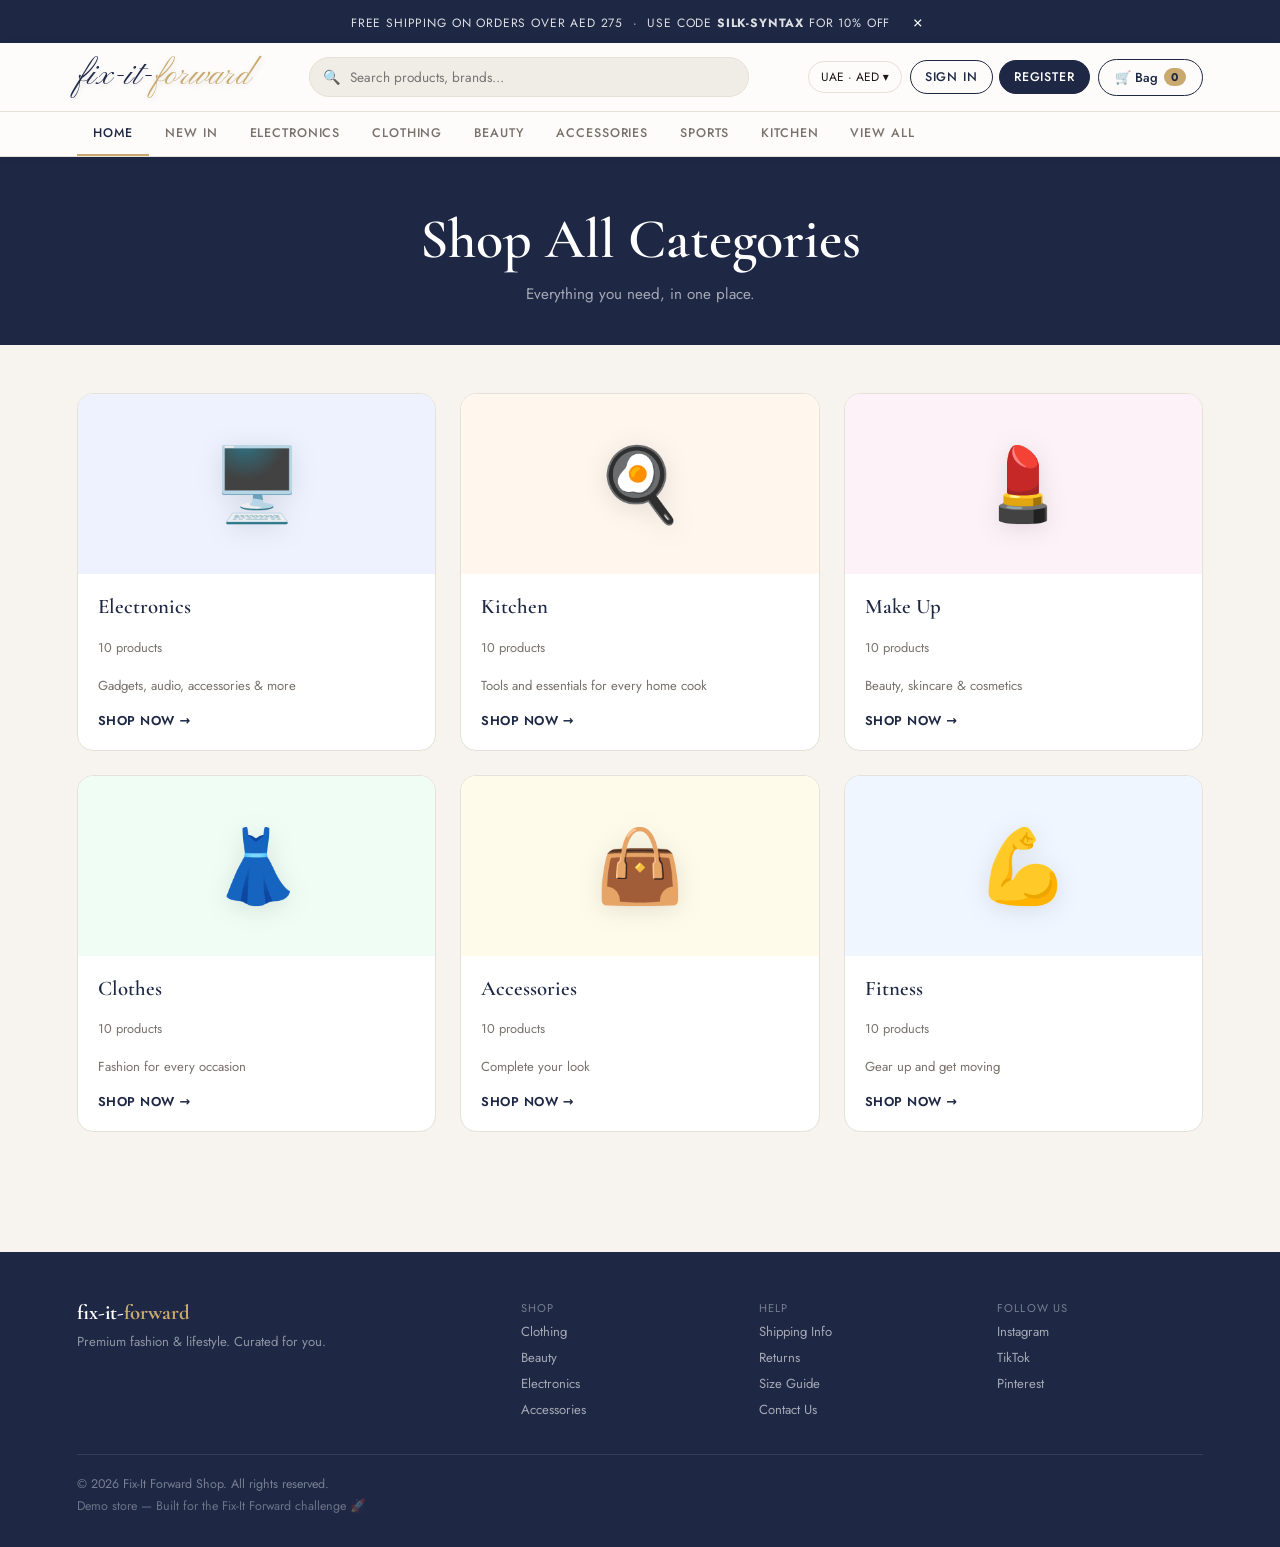
==== all-categories.html @ ef26476e "Added category pages, auth, region,promo code" ====
<!DOCTYPE html>
<html lang="en">
<head>
  <meta charset="UTF-8"/>
  <meta name="viewport" content="width=device-width,initial-scale=1.0"/>
  <title>All Categories — Fix-It Forward</title>
  <link rel="stylesheet" href="styles.css"/>
  <style>
    .page-hero {
      background: var(--color-velvet);
      padding: 48px 6vw 40px;
      text-align: center;
    }
    .page-hero h1 {
      font-family: var(--font-display);
      font-size: clamp(2.2rem,5vw,3.5rem);
      color:#fff;margin:0 0 10px;font-weight:600;
    }
    .page-hero p { color:rgba(255,255,255,.6);margin:0;font-size:.95rem; }

    .categories-page { padding: 48px 6vw 80px; }

    .categories-grid {
      display: grid;
      grid-template-columns: repeat(3, 1fr);
      gap: 24px;
    }

    .cat-card {
      background: var(--color-surface);
      border: 1px solid var(--color-border-subtle);
      border-radius: var(--radius-lg);
      overflow: hidden;
      text-decoration: none;
      color: var(--color-text);
      transition: box-shadow .25s, transform .25s;
      display: flex;
      flex-direction: column;
    }
    .cat-card:hover {
      box-shadow: 0 12px 40px rgba(34,45,82,.14);
      transform: translateY(-4px);
    }

    .cat-card__banner {
      height: 180px;
      display: flex;
      align-items: center;
      justify-content: center;
      font-size: 4rem;
      position: relative;
      overflow: hidden;
    }

    .cat-card__body {
      padding: 20px;
      flex:1;
      display:flex;
      flex-direction:column;
      gap:6px;
    }

    .cat-card__name {
      font-family: var(--font-display);
      font-size: 1.3rem;
      font-weight: 600;
      color: var(--color-velvet);
      margin:0;
    }

    .cat-card__count {
      font-size: .8rem;
      color: var(--color-text-muted);
    }

    .cat-card__cta {
      display: inline-flex;
      align-items: center;
      gap: 6px;
      font-size: .8rem;
      font-weight: 600;
      color: var(--color-velvet);
      letter-spacing: .04em;
      text-transform: uppercase;
      margin-top: 10px;
    }

    @media(max-width:900px) { .categories-grid{ grid-template-columns:repeat(2,1fr); } }
    @media(max-width:540px) { .categories-grid{ grid-template-columns:1fr; } }
  </style>
</head>
<body>
<script src="products.js"></script>
<script src="header.js"></script>
<script>
  document.title = "All Categories — Fix-It Forward";
  injectHeader("");
</script>

<div class="page-hero">
  <h1>Shop All Categories</h1>
  <p>Everything you need, in one place.</p>
</div>

<main class="categories-page">
  <div class="categories-grid" id="categories-grid"></div>
</main>

<script>
  const CATEGORY_META = {
    "Electronics": { icon:"🖥️", color:"#EEF2FF", desc:"Gadgets, audio, accessories & more" },
    "Kitchen":     { icon:"🍳", color:"#FFF7ED", desc:"Tools and essentials for every home cook" },
    "Make Up":     { icon:"💄", color:"#FDF2F8", desc:"Beauty, skincare & cosmetics" },
    "Clothes":     { icon:"👗", color:"#F0FDF4", desc:"Fashion for every occasion" },
    "Accessories": { icon:"👜", color:"#FFFBEB", desc:"Complete your look" },
    "Fitness":     { icon:"💪", color:"#EFF6FF", desc:"Gear up and get moving" },
  };

  const grid = document.getElementById("categories-grid");
  const categories = [...new Set(products.map(p => p.category))];

  categories.forEach(cat => {
    const meta  = CATEGORY_META[cat] || { icon:"🛍️", color:"#F5F5F5", desc:"" };
    const count = products.filter(p => p.category === cat).length;
    const card  = document.createElement("a");
    card.href   = `category.html?cat=${encodeURIComponent(cat)}`;
    card.className = "cat-card";
    card.innerHTML = `
      <div class="cat-card__banner" style="background:${meta.color};">
        <span style="font-size:4.5rem;filter:drop-shadow(0 4px 12px rgba(0,0,0,.1));">${meta.icon}</span>
      </div>
      <div class="cat-card__body">
        <h2 class="cat-card__name">${cat}</h2>
        <p class="cat-card__count">${count} products</p>
        <p style="font-size:.82rem;color:var(--color-text-muted);margin:0;">${meta.desc}</p>
        <span class="cat-card__cta">Shop Now →</span>
      </div>`;
    grid.appendChild(card);
  });

  injectFooter();
</script>
</body>
</html>
---- styles.css ----
/* ============================================================
   styles.css  —  Fix-It Forward · Silk-Syntax Edition
   Brand: Silk · Marble · Champagne · Velvet · Pearl · Onyx
   Original class names fully preserved
   ============================================================ */

@import url('https://fonts.googleapis.com/css2?family=Cormorant+Garamond:ital,wght@0,400;0,500;0,600;0,700;1,400&family=Jost:wght@300;400;500;600&display=swap');

/* Scriptina Pro via CSS font-face (Google Fonts doesn't host it,
   so we fall back to a cursive stack that looks similar) */
@import url('https://fonts.googleapis.com/css2?family=Pinyon+Script&display=swap');

:root {
  --color-silk:          #EEEBD9;
  --color-marble:        #F0EDE6;
  --color-champagne:     #C9A96E;
  --color-velvet:        #1E2845;
  --color-pearl:         #FDFCFA;
  --color-onyx:          #0D0D0D;

  --color-bg:            #F7F4EF;
  --color-surface:       #FFFFFF;
  --color-surface-soft:  #F0EDE6;
  --color-primary:       #1E2845;
  --color-primary-soft:  rgba(30,40,69,0.08);
  --color-accent:        #C9A96E;
  --color-text:          #1a1714;
  --color-text-muted:    #78716c;
  --color-border-subtle: #E5E1D8;
  --shadow-soft:         0 4px 24px rgba(30,40,69,0.10);
  --shadow-card:         0 2px 10px rgba(0,0,0,0.055);
  --radius-lg:           16px;
  --radius-md:           10px;
  --radius-pill:         999px;

  --font-display:  'Cormorant Garamond', Georgia, serif;
  --font-script:   'Pinyon Script', 'Brush Script MT', cursive;
  --font-body:     'Jost', system-ui, sans-serif;
}

/* ── Reset ── */
* { box-sizing: border-box; }

body {
  margin: 0;
  font-family: var(--font-body);
  background: var(--color-bg);
  color: var(--color-text);
  -webkit-font-smoothing: antialiased;
}

img { max-width:100%; display:block; }
button { font:inherit; }

.visually-hidden {
  position:absolute;width:1px;height:1px;padding:0;margin:-1px;
  overflow:hidden;clip:rect(0,0,0,0);white-space:nowrap;border:0;
}

/* ════════════════════════════════════════
   ANNOUNCEMENT BAR
════════════════════════════════════════ */
.announcement-bar {
  background: var(--color-velvet);
  color: rgba(255,255,255,.85);
  text-align: center;
  font-size: .75rem;
  letter-spacing: .07em;
  padding: 9px 16px;
  font-family: var(--font-body);
}

/* ════════════════════════════════════════
   HEADER
════════════════════════════════════════ */
.site-header {
  position: sticky;
  top: 0;
  z-index: 100;
  background: var(--color-pearl);
  border-bottom: 1px solid var(--color-border-subtle);
  box-shadow: 0 1px 8px rgba(0,0,0,.05);
}

.header-top {
  display: flex;
  align-items: center;
  justify-content: space-between;
  padding: 14px 6vw;
  gap: 16px;
}

/* ── LOGO — Scriptina-style script font ── */
.logo {
  font-family: var(--font-script);
  font-weight: 400;
  font-size: 2.1rem;
  letter-spacing: .02em;
  text-decoration: none;
  color: var(--color-velvet);
  line-height: 1;
  white-space: nowrap;
  text-shadow: 1px 2px 6px rgba(30,40,69,.12);
}
.logo span { color: var(--color-champagne); }

/* ── Header search ── */
.header-search {
  flex: 1;
  max-width: 440px;
  position: relative;
}
.header-search input {
  width: 100%;
  padding: 9px 16px 9px 40px;
  border: 1px solid var(--color-border-subtle);
  border-radius: var(--radius-pill);
  background: var(--color-marble);
  font-family: var(--font-body);
  font-size: .85rem;
  color: var(--color-text);
  outline: none;
  transition: border-color .2s;
}
.header-search input:focus { border-color: var(--color-champagne); }
.header-search__icon {
  position:absolute;left:14px;top:50%;transform:translateY(-50%);
  color:var(--color-text-muted);font-size:.88rem;pointer-events:none;
}

/* ── Header icons ── */
.header-icons {
  display: flex;
  align-items: center;
  gap: 8px;
}

.header-cart {
  display: inline-flex;
  align-items: center;
  gap: 6px;
  padding: 8px 16px;
  border-radius: var(--radius-pill);
  border: 1.5px solid var(--color-velvet);
  background: transparent;
  color: var(--color-velvet);
  cursor: pointer;
  font-size: .82rem;
  font-weight: 500;
  transition: background .2s, color .2s;
  white-space: nowrap;
}
.header-cart:hover { background:var(--color-velvet); color:#fff; }

.header-cart__count {
  display: inline-flex;
  min-width: 1.4rem;
  justify-content: center;
  border-radius: 999px;
  padding: 1px 5px;
  background: var(--color-champagne);
  color: var(--color-velvet);
  font-size: .7rem;
  font-weight: 700;
}

/* ── Nav bar ── */
.nav {
  border-top: 1px solid var(--color-border-subtle);
  display: flex;
  align-items: center;
  padding: 0 6vw;
  overflow-x: auto;
  scrollbar-width: none;
}
.nav::-webkit-scrollbar { display:none; }

.nav__toggle {
  display: none;
  border: none;
  background: transparent;
  color: var(--color-text);
  font-size: 1.2rem;
  padding: 12px 0;
  cursor: pointer;
}

.nav__list {
  display: flex;
  list-style: none;
  gap: 0;
  padding: 0;
  margin: 0;
}
.nav__list a {
  display: block;
  padding: 12px 16px;
  color: var(--color-text-muted);
  text-decoration: none;
  font-size: .78rem;
  font-weight: 500;
  letter-spacing: .07em;
  text-transform: uppercase;
  border-bottom: 2px solid transparent;
  transition: color .2s, border-color .2s;
  white-space: nowrap;
}
.nav__list a:hover,
.nav__list a.active {
  color: var(--color-velvet);
  border-bottom-color: var(--color-champagne);
}

/* ════════════════════════════════════════
   HERO
════════════════════════════════════════ */
.hero {
  display: grid;
  grid-template-columns: minmax(0,3.2fr) minmax(0,2.4fr);
  gap: 0;
  min-height: 440px;
  overflow: hidden;
}

.hero__content {
  background: var(--color-velvet);
  padding: 64px 7vw;
  display: flex;
  flex-direction: column;
  justify-content: center;
}
.hero__content h1 {
  font-family: var(--font-display);
  font-size: clamp(2.4rem,4vw,3.8rem);
  line-height: 1.05;
  margin: 0 0 16px;
  color: var(--color-pearl);
  font-weight: 600;
}
.hero__content p {
  margin: 0 0 28px;
  color: rgba(255,255,255,.6);
  font-size: .95rem;
  line-height: 1.7;
  max-width: 400px;
}

.hero__highlight {
  background: linear-gradient(135deg, #EDE8DF 0%, #F5ECD9 100%);
  display: flex;
  flex-direction: column;
  align-items: center;
  justify-content: center;
  padding: 40px 5vw;
  gap: 20px;
  border-left: 1px solid var(--color-border-subtle);
}
.hero__highlight p { margin:0;color:var(--color-text); }

.hero-categories {
  display: grid;
  grid-template-columns: repeat(3,1fr);
  gap: 10px;
  width: 100%;
}

.hero-cat-tile {
  background: #fff;
  border: 1px solid var(--color-border-subtle);
  border-radius: var(--radius-md);
  padding: 14px 8px;
  text-align: center;
  cursor: pointer;
  transition: box-shadow .2s, transform .2s;
  font-size: .7rem;
  font-weight: 500;
  letter-spacing: .05em;
  text-transform: uppercase;
  color: var(--color-velvet);
  text-decoration: none;
  display: flex;
  flex-direction: column;
  gap: 6px;
  align-items: center;
}
.hero-cat-tile:hover { box-shadow:var(--shadow-card);transform:translateY(-2px); }
.hero-cat-tile__icon { font-size:1.5rem; }

/* ════════════════════════════════════════
   BUTTONS
════════════════════════════════════════ */
.btn {
  border-radius: var(--radius-pill);
  border: 0;
  padding: 11px 24px;
  font-size: .82rem;
  font-weight: 500;
  letter-spacing: .07em;
  cursor: pointer;
  display: inline-flex;
  align-items: center;
  justify-content: center;
  gap: 6px;
  transition: all .2s;
  font-family: var(--font-body);
  text-transform: uppercase;
}
.btn--primary {
  background: var(--color-velvet);
  color: #fff;
  border: 1.5px solid var(--color-velvet);
}
.btn--primary:hover { background:#131d36;border-color:#131d36; }
.btn--secondary {
  background: transparent;
  color: var(--color-velvet);
  border: 1.5px solid var(--color-velvet);
}
.btn--secondary:hover { background:var(--color-velvet);color:#fff; }
.btn--full { width:100%; }
.btn:disabled { opacity:.5;cursor:not-allowed; }

/* ════════════════════════════════════════
   CATALOG
════════════════════════════════════════ */
.catalog { padding:32px 6vw 60px; }

.catalog__header {
  display:flex;justify-content:space-between;align-items:center;
  margin-bottom:20px;padding-bottom:16px;
  border-bottom:1px solid var(--color-border-subtle);gap:16px;
}
.catalog__header h2 {
  margin:0;font-family:var(--font-display);
  font-size:1.6rem;font-weight:600;color:var(--color-velvet);
}

.catalog__filters {
  display:flex;gap:12px;align-items:center;
}
.catalog__filters label {
  display:inline-flex;align-items:center;gap:7px;
  font-size:.82rem;color:var(--color-text-muted);
}
.catalog__filters select,
.catalog__filters input[type="search"] {
  background:var(--color-surface);border-radius:var(--radius-pill);
  border:1px solid var(--color-border-subtle);color:var(--color-text);
  padding:7px 14px;font-size:.82rem;font-family:var(--font-body);outline:none;
  transition:border-color .2s;
}
.catalog__filters select:focus,
.catalog__filters input[type="search"]:focus { border-color:var(--color-champagne); }

#category-filters {
  display:flex;flex-wrap:wrap;gap:8px;margin-bottom:24px;
}
#category-filters .btn { font-size:.72rem;padding:6px 16px; }

.catalog__grid {
  display:grid;
  grid-template-columns:repeat(4,minmax(0,1fr));
  gap:20px;
}

/* ════════════════════════════════════════
   PRODUCT CARD
════════════════════════════════════════ */
.product {
  position:relative;
  background:var(--color-surface);
  border-radius:var(--radius-md);
  padding:0;
  display:flex;flex-direction:column;
  border:1px solid var(--color-border-subtle);
  overflow:hidden;
  box-shadow:var(--shadow-card);
  transition:box-shadow .25s,transform .25s;
}
.product:hover { box-shadow:0 10px 36px rgba(30,40,69,.13);transform:translateY(-3px); }

.product__favorite {
  position:absolute;top:10px;right:10px;
  width:32px;height:32px;border-radius:50%;
  border:1px solid var(--color-border-subtle);
  background:rgba(255,255,255,.92);
  color:var(--color-text-muted);font-size:1rem;
  cursor:pointer;z-index:2;
  display:flex;align-items:center;justify-content:center;
  transition:color .2s,background .2s;backdrop-filter:blur(4px);
}
.product__favorite:hover,
.product__favorite[aria-pressed="true"] { background:#fff;color:#e05252; }

.product__image-wrapper {
  overflow:hidden;background:var(--color-marble);aspect-ratio:1/1;
}
.product__image {
  width:100%;height:100%;object-fit:cover;transition:transform .4s ease;
}
.product:hover .product__image { transform:scale(1.05); }

.product__badge {
  position:absolute;top:10px;left:10px;
  background:var(--color-velvet);color:#fff;
  font-size:.62rem;font-weight:600;letter-spacing:.06em;
  padding:3px 8px;border-radius:var(--radius-pill);
  text-transform:uppercase;z-index:2;
}

.product__body { display:flex;flex-direction:column;gap:4px;padding:14px; }

.product__title {
  font-size:.88rem;font-weight:500;margin:0;
  color:var(--color-text);white-space:nowrap;
  overflow:hidden;text-overflow:ellipsis;
}
.product__description {
  font-size:.74rem;color:var(--color-text-muted);margin:0;
  white-space:nowrap;overflow:hidden;text-overflow:ellipsis;
}

.product__pricing { display:flex;gap:8px;align-items:baseline;margin-top:4px; }
.product__price { font-weight:600;font-size:.95rem;color:var(--color-velvet); }
.product__price--compare {
  font-size:.74rem;color:var(--color-text-muted);text-decoration:line-through;
}

.product__stock { font-size:.72rem;color:#4a9e6b;font-weight:500; }

.product__actions {
  margin-top:8px;display:flex;
  justify-content:space-between;align-items:center;gap:8px;
}
.product__qty-label {
  font-size:.75rem;color:var(--color-text-muted);
  display:flex;align-items:center;gap:6px;
}
.product__qty-input {
  width:3rem;background:var(--color-marble);
  border-radius:var(--radius-pill);border:1px solid var(--color-border-subtle);
  color:var(--color-text);padding:4px 0;text-align:center;
  font-family:var(--font-body);font-size:.82rem;
}
.product__add { font-size:.72rem!important;padding:7px 13px!important;letter-spacing:.05em; }

/* ════════════════════════════════════════
   CART PANEL
════════════════════════════════════════ */
.cart {
  position:fixed;right:0;top:0;bottom:0;width:400px;
  background:var(--color-pearl);
  box-shadow:-4px 0 32px rgba(30,40,69,.12);
  display:flex;flex-direction:column;overflow:hidden;
  z-index:200;border-left:1px solid var(--color-border-subtle);
  transition:transform .3s ease,opacity .3s ease;
}
.cart--hidden { opacity:0;pointer-events:none;transform:translateX(100%); }

.cart__header {
  display:flex;align-items:center;justify-content:space-between;
  padding:20px 20px 16px;
  background:var(--color-velvet);color:#fff;
}
.cart__header h2 {
  margin:0;font-family:var(--font-display);
  font-size:1.2rem;font-weight:600;color:#fff;
}
.cart__close {
  background:rgba(255,255,255,.1);border:none;color:#fff;
  font-size:1.2rem;width:32px;height:32px;border-radius:50%;
  cursor:pointer;display:flex;align-items:center;justify-content:center;
  transition:background .2s;
}
.cart__close:hover { background:rgba(255,255,255,.22); }

.cart__body { padding:16px 20px;overflow-y:auto;flex:1; }
.cart__items { list-style:none;padding:0;margin:0;display:flex;flex-direction:column;gap:10px; }

.cart__item {
  display:grid;grid-template-columns:1fr auto;
  gap:4px 10px;align-items:baseline;
  padding:12px;border-radius:var(--radius-md);
  background:var(--color-surface);border:1px solid var(--color-border-subtle);
}
.cart__item-title { font-size:.85rem;font-weight:500; }
.cart__item-meta  { font-size:.74rem;color:var(--color-text-muted); }
.cart__item-actions { display:flex;gap:4px;justify-content:flex-end;align-items:center; }

.cart__empty {
  font-size:.85rem;color:var(--color-text-muted);
  margin:20px 0;text-align:center;
}

.cart__footer {
  padding:16px 20px 20px;
  border-top:1px solid var(--color-border-subtle);
  background:var(--color-surface);
}
.cart__summary { display:grid;row-gap:6px;margin:0 0 14px; }
.cart__summary dt { float:left;font-size:.8rem;color:var(--color-text-muted); }
.cart__summary dd { text-align:right;font-size:.82rem;margin:0 0 0 90px;color:var(--color-text); }
.cart__status { font-size:.75rem;margin-top:6px;color:var(--color-text-muted);text-align:center; }

.cart-backdrop {
  display:none;position:fixed;inset:0;
  background:rgba(0,0,0,.35);z-index:199;backdrop-filter:blur(2px);
}
.cart-backdrop.active { display:block; }

/* ════════════════════════════════════════
   FOOTER
════════════════════════════════════════ */
.site-footer {
  background:var(--color-velvet);
  color:rgba(255,255,255,.6);
  padding:48px 6vw 28px;
  margin-top:40px;
}
.site-footer p { margin:0 0 6px; }
.site-footer__note { color:rgba(255,255,255,.35); }

/* ════════════════════════════════════════
   RESPONSIVE
════════════════════════════════════════ */
@media(max-width:1100px) {
  .catalog__grid { grid-template-columns:repeat(3,minmax(0,1fr)); }
}
@media(max-width:900px) {
  .hero { grid-template-columns:1fr; }
  .hero__highlight { border-left:none;border-top:1px solid var(--color-border-subtle); }
  .hero-categories { grid-template-columns:repeat(6,1fr); }
  .catalog__grid { grid-template-columns:repeat(2,minmax(0,1fr)); }
  .header-search { display:none; }
}
@media(max-width:720px) {
  .nav__toggle { display:inline-flex; }
  .nav__list {
    display:none;flex-direction:column;
    position:absolute;top:100%;left:0;right:0;
    background:var(--color-pearl);
    border-bottom:1px solid var(--color-border-subtle);
    z-index:99;padding:8px 0;
  }
  .nav__list.open { display:flex; }
  .nav__list a { padding:12px 6vw;border-bottom:none;border-left:3px solid transparent; }
  .nav__list a:hover { border-left-color:var(--color-champagne);background:var(--color-marble); }
  .catalog__header { flex-direction:column;align-items:flex-start; }
  .catalog__filters { width:100%;justify-content:space-between; }
  .cart { width:100%;left:0; }
  .hero-categories { grid-template-columns:repeat(3,1fr); }
  .logo { font-size:1.7rem; }
}
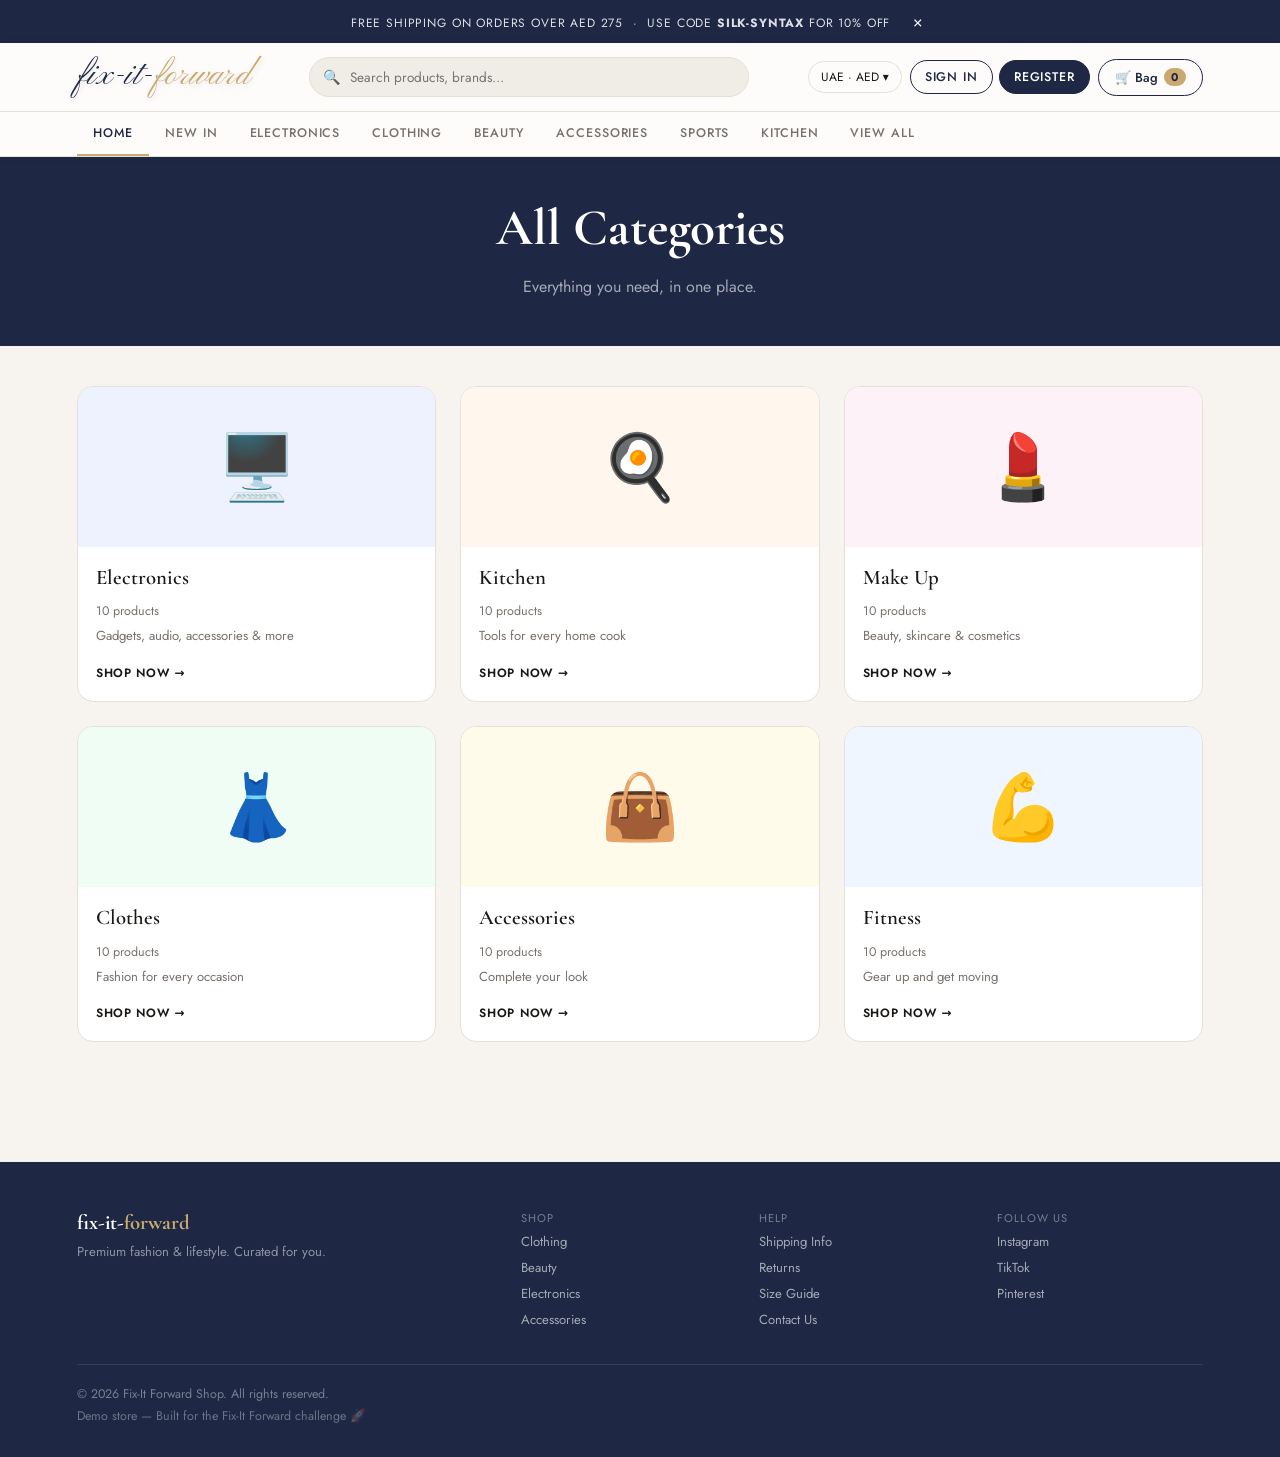
==== commit fe01c0d3: "Fix script loading order  move scripts to head, fix price filter" ====
--- a/all-categories.html
+++ b/all-categories.html
@@ -1,144 +1,56 @@
-<!DOCTYPE html>
-<html lang="en">
-<head>
-  <meta charset="UTF-8"/>
-  <meta name="viewport" content="width=device-width,initial-scale=1.0"/>
-  <title>All Categories — Fix-It Forward</title>
-  <link rel="stylesheet" href="styles.css"/>
-  <style>
-    .page-hero {
-      background: var(--color-velvet);
-      padding: 48px 6vw 40px;
-      text-align: center;
-    }
-    .page-hero h1 {
-      font-family: var(--font-display);
-      font-size: clamp(2.2rem,5vw,3.5rem);
-      color:#fff;margin:0 0 10px;font-weight:600;
-    }
-    .page-hero p { color:rgba(255,255,255,.6);margin:0;font-size:.95rem; }
-
-    .categories-page { padding: 48px 6vw 80px; }
-
-    .categories-grid {
-      display: grid;
-      grid-template-columns: repeat(3, 1fr);
-      gap: 24px;
-    }
-
-    .cat-card {
-      background: var(--color-surface);
-      border: 1px solid var(--color-border-subtle);
-      border-radius: var(--radius-lg);
-      overflow: hidden;
-      text-decoration: none;
-      color: var(--color-text);
-      transition: box-shadow .25s, transform .25s;
-      display: flex;
-      flex-direction: column;
-    }
-    .cat-card:hover {
-      box-shadow: 0 12px 40px rgba(34,45,82,.14);
-      transform: translateY(-4px);
-    }
-
-    .cat-card__banner {
-      height: 180px;
-      display: flex;
-      align-items: center;
-      justify-content: center;
-      font-size: 4rem;
-      position: relative;
-      overflow: hidden;
-    }
-
-    .cat-card__body {
-      padding: 20px;
-      flex:1;
-      display:flex;
-      flex-direction:column;
-      gap:6px;
-    }
-
-    .cat-card__name {
-      font-family: var(--font-display);
-      font-size: 1.3rem;
-      font-weight: 600;
-      color: var(--color-velvet);
-      margin:0;
-    }
-
-    .cat-card__count {
-      font-size: .8rem;
-      color: var(--color-text-muted);
-    }
-
-    .cat-card__cta {
-      display: inline-flex;
-      align-items: center;
-      gap: 6px;
-      font-size: .8rem;
-      font-weight: 600;
-      color: var(--color-velvet);
-      letter-spacing: .04em;
-      text-transform: uppercase;
-      margin-top: 10px;
-    }
-
-    @media(max-width:900px) { .categories-grid{ grid-template-columns:repeat(2,1fr); } }
-    @media(max-width:540px) { .categories-grid{ grid-template-columns:1fr; } }
-  </style>
-</head>
-<body>
-<script src="products.js"></script>
-<script src="header.js"></script>
-<script>
-  document.title = "All Categories — Fix-It Forward";
-  injectHeader("");
-</script>
-
-<div class="page-hero">
-  <h1>Shop All Categories</h1>
-  <p>Everything you need, in one place.</p>
-</div>
-
-<main class="categories-page">
-  <div class="categories-grid" id="categories-grid"></div>
-</main>
-
-<script>
-  const CATEGORY_META = {
-    "Electronics": { icon:"🖥️", color:"#EEF2FF", desc:"Gadgets, audio, accessories & more" },
-    "Kitchen":     { icon:"🍳", color:"#FFF7ED", desc:"Tools and essentials for every home cook" },
-    "Make Up":     { icon:"💄", color:"#FDF2F8", desc:"Beauty, skincare & cosmetics" },
-    "Clothes":     { icon:"👗", color:"#F0FDF4", desc:"Fashion for every occasion" },
-    "Accessories": { icon:"👜", color:"#FFFBEB", desc:"Complete your look" },
-    "Fitness":     { icon:"💪", color:"#EFF6FF", desc:"Gear up and get moving" },
-  };
-
-  const grid = document.getElementById("categories-grid");
-  const categories = [...new Set(products.map(p => p.category))];
-
-  categories.forEach(cat => {
-    const meta  = CATEGORY_META[cat] || { icon:"🛍️", color:"#F5F5F5", desc:"" };
-    const count = products.filter(p => p.category === cat).length;
-    const card  = document.createElement("a");
-    card.href   = `category.html?cat=${encodeURIComponent(cat)}`;
-    card.className = "cat-card";
-    card.innerHTML = `
-      <div class="cat-card__banner" style="background:${meta.color};">
-        <span style="font-size:4.5rem;filter:drop-shadow(0 4px 12px rgba(0,0,0,.1));">${meta.icon}</span>
-      </div>
-      <div class="cat-card__body">
-        <h2 class="cat-card__name">${cat}</h2>
-        <p class="cat-card__count">${count} products</p>
-        <p style="font-size:.82rem;color:var(--color-text-muted);margin:0;">${meta.desc}</p>
-        <span class="cat-card__cta">Shop Now →</span>
-      </div>`;
-    grid.appendChild(card);
-  });
-
-  injectFooter();
-</script>
-</body>
-</html>+<!DOCTYPE html>
+<html lang="en">
+<head>
+  <meta charset="UTF-8"/>
+  <meta name="viewport" content="width=device-width,initial-scale=1.0"/>
+  <title>All Categories — Fix-It Forward</title>
+  <link rel="stylesheet" href="styles.css"/>
+  <script src="products.js"></script>
+  <script src="header.js"></script>
+  <style>
+    .cats-grid{display:grid;grid-template-columns:repeat(3,1fr);gap:24px;padding:40px 6vw 80px;}
+    .cat-card{text-decoration:none;color:var(--color-text);background:var(--color-surface);border:1px solid var(--color-border-subtle);border-radius:var(--radius-lg);overflow:hidden;transition:transform .25s,box-shadow .25s;display:flex;flex-direction:column;}
+    .cat-card:hover{transform:translateY(-4px);box-shadow:var(--shadow-hover);}
+    .cat-card__banner{height:160px;display:flex;align-items:center;justify-content:center;font-size:4rem;}
+    .cat-card__body{padding:18px;flex:1;}
+    .cat-card__name{font-family:var(--font-display);font-size:1.3rem;font-weight:600;margin:0 0 4px;}
+    .cat-card__count{font-size:.78rem;color:var(--color-text-muted);margin-bottom:6px;}
+    .cat-card__desc{font-size:.82rem;color:var(--color-text-muted);margin:0 0 14px;line-height:1.5;}
+    .cat-card__cta{font-size:.75rem;font-weight:600;letter-spacing:.06em;text-transform:uppercase;color:var(--color-text);}
+    @media(max-width:900px){.cats-grid{grid-template-columns:repeat(2,1fr);}}
+    @media(max-width:540px){.cats-grid{grid-template-columns:1fr;}}
+  </style>
+</head>
+<body>
+<script>injectHeader("");</script>
+<div style="background:var(--color-velvet);padding:40px 6vw 32px;text-align:center;">
+  <h1 style="font-family:var(--font-display);font-size:clamp(2rem,5vw,3.2rem);color:#fff;margin:0 0 8px;">All Categories</h1>
+  <p style="color:rgba(255,255,255,.6);">Everything you need, in one place.</p>
+</div>
+<main>
+  <div class="cats-grid" id="cats-grid"></div>
+</main>
+<script>
+  var META = {
+    "Electronics":{ icon:"🖥️", bg:"#EEF2FF", desc:"Gadgets, audio, accessories & more" },
+    "Kitchen":    { icon:"🍳", bg:"#FFF7ED", desc:"Tools for every home cook" },
+    "Make Up":    { icon:"💄", bg:"#FDF2F8", desc:"Beauty, skincare & cosmetics" },
+    "Clothes":    { icon:"👗", bg:"#F0FDF4", desc:"Fashion for every occasion" },
+    "Accessories":{ icon:"👜", bg:"#FFFBEB", desc:"Complete your look" },
+    "Fitness":    { icon:"💪", bg:"#EFF6FF", desc:"Gear up and get moving" }
+  };
+  var seen = {}, cats = [];
+  products.forEach(function(p){ if(!seen[p.category]){ seen[p.category]=true; cats.push(p.category); } });
+  var grid = document.getElementById("cats-grid");
+  cats.forEach(function(cat){
+    var m = META[cat]||{icon:"🛍️",bg:"#F5F5F5",desc:""};
+    var n = products.filter(function(p){ return p.category===cat; }).length;
+    var a = document.createElement("a"); a.href="category.html?cat="+encodeURIComponent(cat); a.className="cat-card";
+    a.innerHTML='<div class="cat-card__banner" style="background:'+m.bg+';">'+m.icon+'</div>'+
+      '<div class="cat-card__body"><h2 class="cat-card__name">'+cat+'</h2><p class="cat-card__count">'+n+' products</p><p class="cat-card__desc">'+m.desc+'</p><span class="cat-card__cta">Shop Now →</span></div>';
+    grid.appendChild(a);
+  });
+  injectFooter();
+</script>
+</body>
+</html>
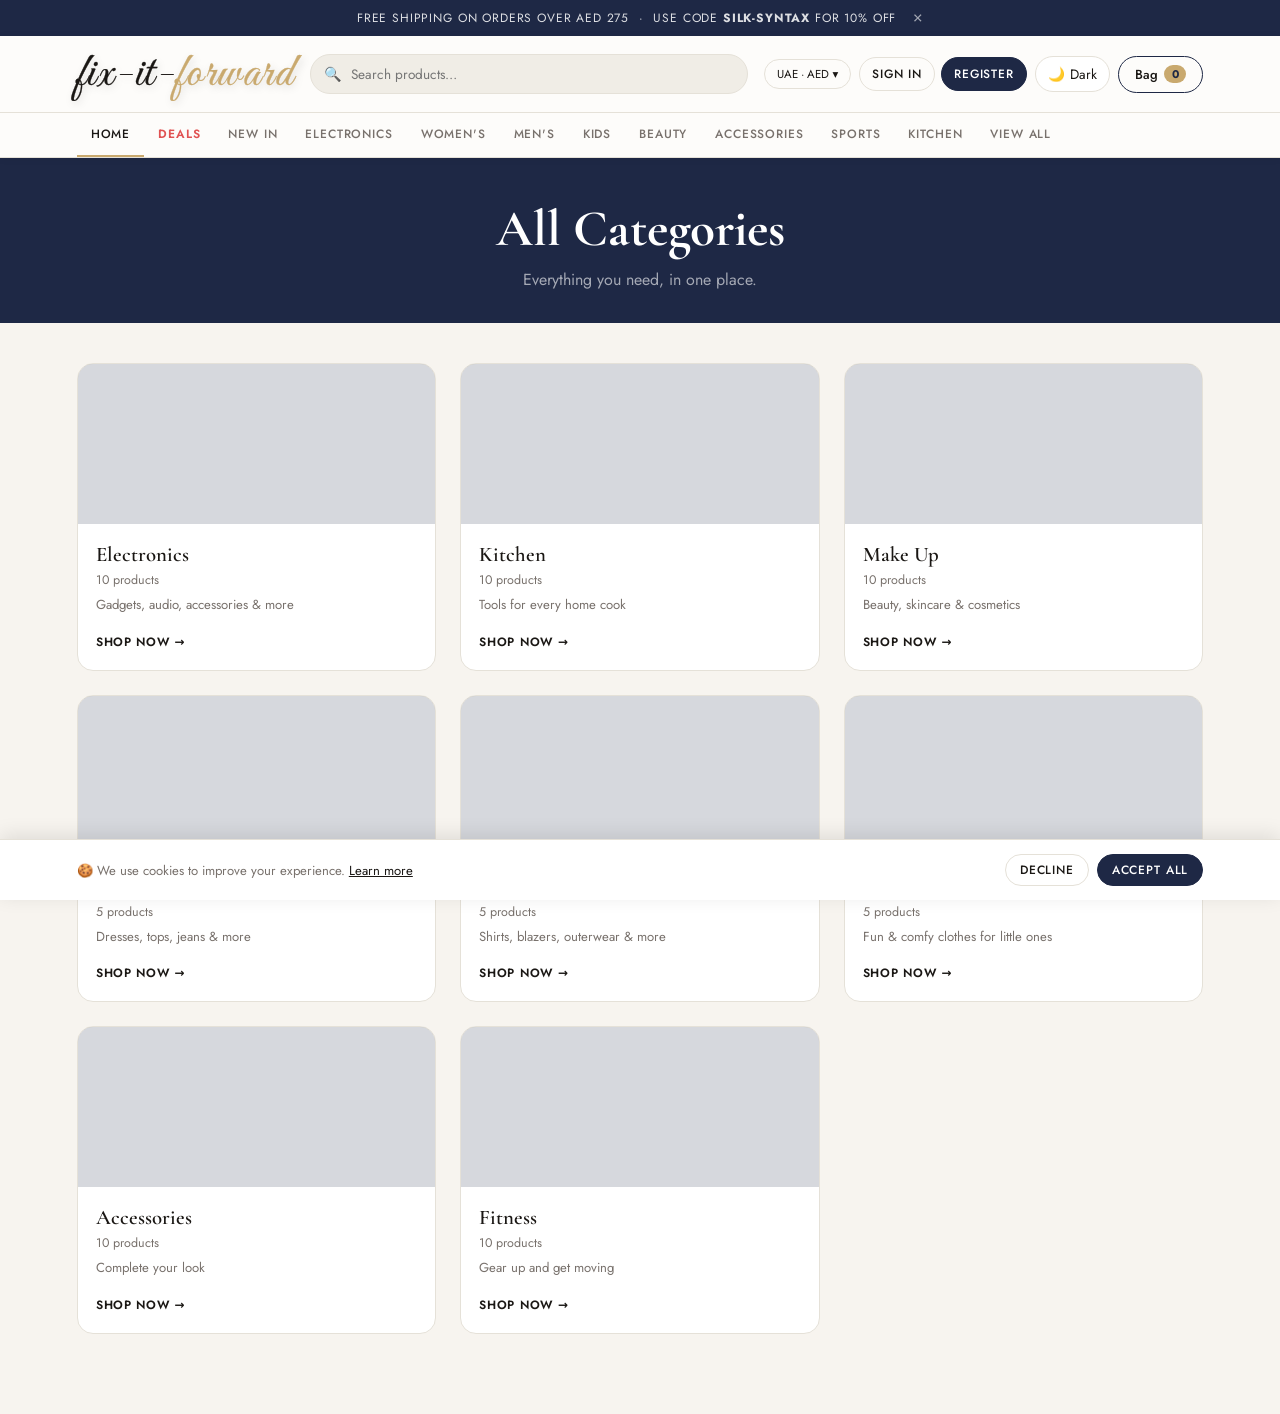
==== commit 911a234f: "Add files via upload added all final files as submission" ====
--- a/all-categories.html
+++ b/all-categories.html
@@ -32,12 +32,14 @@
 </main>
 <script>
   var META = {
-    "Electronics":{ icon:"🖥️", bg:"#EEF2FF", desc:"Gadgets, audio, accessories & more" },
-    "Kitchen":    { icon:"🍳", bg:"#FFF7ED", desc:"Tools for every home cook" },
-    "Make Up":    { icon:"💄", bg:"#FDF2F8", desc:"Beauty, skincare & cosmetics" },
-    "Clothes":    { icon:"👗", bg:"#F0FDF4", desc:"Fashion for every occasion" },
-    "Accessories":{ icon:"👜", bg:"#FFFBEB", desc:"Complete your look" },
-    "Fitness":    { icon:"💪", bg:"#EFF6FF", desc:"Gear up and get moving" }
+    "Electronics":{ icon:"🖥️", bg:"https://i.ibb.co/8D4Yb2Dz/360-F-309670293-nvb-HEe-Qf-S6-Ul1-U4f6v-Wd-JHUXKFHz-HEOv.jpg", desc:"Gadgets, audio, accessories & more" },
+    "Kitchen":    { icon:"🍳", bg:"https://i.ibb.co/8D4Yb2Dz/360-F-309670293-nvb-HEe-Qf-S6-Ul1-U4f6v-Wd-JHUXKFHz-HEOv.jpg", desc:"Tools for every home cook" },
+    "Make Up":    { icon:"💄", bg:"https://i.ibb.co/8D4Yb2Dz/360-F-309670293-nvb-HEe-Qf-S6-Ul1-U4f6v-Wd-JHUXKFHz-HEOv.jpg", desc:"Beauty, skincare & cosmetics" },
+    "Womens":{ icon:"👗", bg:"https://i.ibb.co/8D4Yb2Dz/360-F-309670293-nvb-HEe-Qf-S6-Ul1-U4f6v-Wd-JHUXKFHz-HEOv.jpg", desc:"Dresses, tops, jeans & more" },
+    "Mens":    { icon:"👔", bg:"https://i.ibb.co/8D4Yb2Dz/360-F-309670293-nvb-HEe-Qf-S6-Ul1-U4f6v-Wd-JHUXKFHz-HEOv.jpg", desc:"Shirts, blazers, outerwear & more" },
+    "Kids":     { icon:"🧒", bg:"https://i.ibb.co/8D4Yb2Dz/360-F-309670293-nvb-HEe-Qf-S6-Ul1-U4f6v-Wd-JHUXKFHz-HEOv.jpg", desc:"Fun & comfy clothes for little ones" },
+    "Accessories":{ icon:"👜", bg:"https://i.ibb.co/8D4Yb2Dz/360-F-309670293-nvb-HEe-Qf-S6-Ul1-U4f6v-Wd-JHUXKFHz-HEOv.jpg", desc:"Complete your look" },
+    "Fitness":    { icon:"💪", bg:"https://i.ibb.co/8D4Yb2Dz/360-F-309670293-nvb-HEe-Qf-S6-Ul1-U4f6v-Wd-JHUXKFHz-HEOv.jpg", desc:"Gear up and get moving" }
   };
   var seen = {}, cats = [];
   products.forEach(function(p){ if(!seen[p.category]){ seen[p.category]=true; cats.push(p.category); } });
@@ -46,7 +48,7 @@
     var m = META[cat]||{icon:"🛍️",bg:"#F5F5F5",desc:""};
     var n = products.filter(function(p){ return p.category===cat; }).length;
     var a = document.createElement("a"); a.href="category.html?cat="+encodeURIComponent(cat); a.className="cat-card";
-    a.innerHTML='<div class="cat-card__banner" style="background:'+m.bg+';">'+m.icon+'</div>'+
+    a.innerHTML='<div class="cat-card__banner" style="background-image:url("'+m.bg+'");background-size:cover;background-position:center;"></div>'+
       '<div class="cat-card__body"><h2 class="cat-card__name">'+cat+'</h2><p class="cat-card__count">'+n+' products</p><p class="cat-card__desc">'+m.desc+'</p><span class="cat-card__cta">Shop Now →</span></div>';
     grid.appendChild(a);
   });
--- a/styles.css
+++ b/styles.css
@@ -1,61 +1,67 @@
 /* ============================================================
-   styles.css  —  Fix-It Forward · Silk-Syntax Edition
-   Brand: Silk · Marble · Champagne · Velvet · Pearl · Onyx
-   Original class names fully preserved
+   styles.css — Fix-It Forward · Silk-Syntax Edition
+   Dark/Light mode · Micro-animations · Mobile responsive
+   Original class names preserved
    ============================================================ */
 
-@import url('https://fonts.googleapis.com/css2?family=Cormorant+Garamond:ital,wght@0,400;0,500;0,600;0,700;1,400&family=Jost:wght@300;400;500;600&display=swap');
-
-/* Scriptina Pro via CSS font-face (Google Fonts doesn't host it,
-   so we fall back to a cursive stack that looks similar) */
-@import url('https://fonts.googleapis.com/css2?family=Pinyon+Script&display=swap');
-
+@import url('https://fonts.googleapis.com/css2?family=Cormorant+Garamond:ital,wght@0,400;0,500;0,600;0,700;1,400&family=Jost:wght@300;400;500;600&family=Great+Vibes&display=swap');
+
+/* ── Light mode (default) ── */
 :root {
-  --color-silk:          #EEEBD9;
-  --color-marble:        #F0EDE6;
-  --color-champagne:     #C9A96E;
-  --color-velvet:        #1E2845;
-  --color-pearl:         #FDFCFA;
-  --color-onyx:          #0D0D0D;
-
   --color-bg:            #F7F4EF;
   --color-surface:       #FFFFFF;
   --color-surface-soft:  #F0EDE6;
+  --color-marble:        #F0EDE6;
   --color-primary:       #1E2845;
-  --color-primary-soft:  rgba(30,40,69,0.08);
+  --color-primary-soft:  rgba(30,40,69,.08);
   --color-accent:        #C9A96E;
+  --color-champagne:     #C9A96E;
+  --color-velvet:        #1E2845;
   --color-text:          #1a1714;
   --color-text-muted:    #78716c;
   --color-border-subtle: #E5E1D8;
-  --shadow-soft:         0 4px 24px rgba(30,40,69,0.10);
-  --shadow-card:         0 2px 10px rgba(0,0,0,0.055);
+  --color-pearl:         #FDFCFA;
+  --shadow-soft:         0 4px 24px rgba(30,40,69,.10);
+  --shadow-card:         0 2px 10px rgba(0,0,0,.055);
+  --shadow-hover:        0 10px 36px rgba(30,40,69,.13);
   --radius-lg:           16px;
   --radius-md:           10px;
   --radius-pill:         999px;
-
-  --font-display:  'Cormorant Garamond', Georgia, serif;
-  --font-script:   'Pinyon Script', 'Brush Script MT', cursive;
-  --font-body:     'Jost', system-ui, sans-serif;
+  --font-display:        'Cormorant Garamond', Georgia, serif;
+  --font-script:         'Great Vibes', cursive;
+  --font-body:           'Jost', system-ui, sans-serif;
+  --transition-fast:     0.18s ease;
+  --transition-med:      0.28s ease;
+}
+
+/* ── Dark mode ── */
+[data-theme="dark"] {
+  --color-bg:            #0f1117;
+  --color-surface:       #181c27;
+  --color-surface-soft:  #1e2235;
+  --color-marble:        #1e2235;
+  --color-primary:       #C9A96E;
+  --color-primary-soft:  rgba(201,169,110,.12);
+  --color-accent:        #C9A96E;
+  --color-champagne:     #C9A96E;
+  --color-velvet:        #C9A96E;
+  --color-text:          #f0ece4;
+  --color-text-muted:    #9a9082;
+  --color-border-subtle: #2a2f3d;
+  --color-pearl:         #181c27;
+  --shadow-soft:         0 4px 24px rgba(0,0,0,.4);
+  --shadow-card:         0 2px 10px rgba(0,0,0,.3);
+  --shadow-hover:        0 10px 36px rgba(0,0,0,.45);
 }
 
 /* ── Reset ── */
-* { box-sizing: border-box; }
-
-body {
-  margin: 0;
-  font-family: var(--font-body);
-  background: var(--color-bg);
-  color: var(--color-text);
-  -webkit-font-smoothing: antialiased;
-}
-
-img { max-width:100%; display:block; }
-button { font:inherit; }
-
-.visually-hidden {
-  position:absolute;width:1px;height:1px;padding:0;margin:-1px;
-  overflow:hidden;clip:rect(0,0,0,0);white-space:nowrap;border:0;
-}
+* { box-sizing: border-box; margin: 0; padding: 0; }
+body { font-family: var(--font-body); background: var(--color-bg); color: var(--color-text); -webkit-font-smoothing: antialiased; transition: background var(--transition-med), color var(--transition-med); }
+img { max-width: 100%; display: block; }
+button { font: inherit; cursor: pointer; }
+a { color: inherit; }
+
+.visually-hidden { position:absolute;width:1px;height:1px;padding:0;margin:-1px;overflow:hidden;clip:rect(0,0,0,0);white-space:nowrap;border:0; }
 
 /* ════════════════════════════════════════
    ANNOUNCEMENT BAR
@@ -68,486 +74,330 @@
   letter-spacing: .07em;
   padding: 9px 16px;
   font-family: var(--font-body);
-}
+  position: relative;
+}
+[data-theme="dark"] .announcement-bar { background: #0a0d14; border-bottom: 1px solid var(--color-border-subtle); }
 
 /* ════════════════════════════════════════
    HEADER
 ════════════════════════════════════════ */
 .site-header {
-  position: sticky;
-  top: 0;
-  z-index: 100;
+  position: sticky; top: 0; z-index: 100;
   background: var(--color-pearl);
   border-bottom: 1px solid var(--color-border-subtle);
   box-shadow: 0 1px 8px rgba(0,0,0,.05);
-}
-
-.header-top {
-  display: flex;
-  align-items: center;
-  justify-content: space-between;
-  padding: 14px 6vw;
-  gap: 16px;
-}
-
-/* ── LOGO — Scriptina-style script font ── */
-.logo {
-  font-family: var(--font-script);
-  font-weight: 400;
-  font-size: 2.1rem;
-  letter-spacing: .02em;
-  text-decoration: none;
-  color: var(--color-velvet);
-  line-height: 1;
-  white-space: nowrap;
-  text-shadow: 1px 2px 6px rgba(30,40,69,.12);
-}
+  transition: background var(--transition-med);
+}
+.header-top { display: flex; align-items: center; justify-content: space-between; padding: 14px 6vw; gap: 16px; }
+
+/* Script logo */
+.logo { font-family: var(--font-script); font-weight: 400; font-size: 3rem; letter-spacing: .03em; text-decoration: none; color: var(--color-text); line-height: 1; white-space: nowrap; text-shadow: 2px 3px 8px rgba(0,0,0,.15); transition: opacity var(--transition-fast); -webkit-text-stroke: 0.3px currentColor; }
+.logo:hover { opacity: .8; }
 .logo span { color: var(--color-champagne); }
 
-/* ── Header search ── */
-.header-search {
-  flex: 1;
-  max-width: 440px;
-  position: relative;
-}
-.header-search input {
-  width: 100%;
-  padding: 9px 16px 9px 40px;
-  border: 1px solid var(--color-border-subtle);
-  border-radius: var(--radius-pill);
-  background: var(--color-marble);
-  font-family: var(--font-body);
-  font-size: .85rem;
-  color: var(--color-text);
-  outline: none;
-  transition: border-color .2s;
-}
-.header-search input:focus { border-color: var(--color-champagne); }
-.header-search__icon {
-  position:absolute;left:14px;top:50%;transform:translateY(-50%);
-  color:var(--color-text-muted);font-size:.88rem;pointer-events:none;
-}
-
-/* ── Header icons ── */
-.header-icons {
-  display: flex;
-  align-items: center;
-  gap: 8px;
-}
-
-.header-cart {
-  display: inline-flex;
-  align-items: center;
-  gap: 6px;
-  padding: 8px 16px;
-  border-radius: var(--radius-pill);
-  border: 1.5px solid var(--color-velvet);
-  background: transparent;
-  color: var(--color-velvet);
-  cursor: pointer;
-  font-size: .82rem;
-  font-weight: 500;
-  transition: background .2s, color .2s;
-  white-space: nowrap;
-}
-.header-cart:hover { background:var(--color-velvet); color:#fff; }
-
-.header-cart__count {
-  display: inline-flex;
-  min-width: 1.4rem;
-  justify-content: center;
-  border-radius: 999px;
-  padding: 1px 5px;
-  background: var(--color-champagne);
-  color: var(--color-velvet);
-  font-size: .7rem;
-  font-weight: 700;
-}
-
-/* ── Nav bar ── */
-.nav {
-  border-top: 1px solid var(--color-border-subtle);
-  display: flex;
-  align-items: center;
-  padding: 0 6vw;
-  overflow-x: auto;
-  scrollbar-width: none;
-}
-.nav::-webkit-scrollbar { display:none; }
-
-.nav__toggle {
-  display: none;
-  border: none;
-  background: transparent;
-  color: var(--color-text);
-  font-size: 1.2rem;
-  padding: 12px 0;
-  cursor: pointer;
-}
-
-.nav__list {
-  display: flex;
-  list-style: none;
-  gap: 0;
-  padding: 0;
-  margin: 0;
-}
-.nav__list a {
-  display: block;
-  padding: 12px 16px;
-  color: var(--color-text-muted);
-  text-decoration: none;
-  font-size: .78rem;
-  font-weight: 500;
-  letter-spacing: .07em;
-  text-transform: uppercase;
-  border-bottom: 2px solid transparent;
-  transition: color .2s, border-color .2s;
-  white-space: nowrap;
-}
-.nav__list a:hover,
-.nav__list a.active {
-  color: var(--color-velvet);
-  border-bottom-color: var(--color-champagne);
-}
-
-/* ════════════════════════════════════════
-   HERO
-════════════════════════════════════════ */
-.hero {
-  display: grid;
-  grid-template-columns: minmax(0,3.2fr) minmax(0,2.4fr);
-  gap: 0;
-  min-height: 440px;
-  overflow: hidden;
-}
-
-.hero__content {
-  background: var(--color-velvet);
-  padding: 64px 7vw;
-  display: flex;
-  flex-direction: column;
-  justify-content: center;
-}
-.hero__content h1 {
-  font-family: var(--font-display);
-  font-size: clamp(2.4rem,4vw,3.8rem);
-  line-height: 1.05;
-  margin: 0 0 16px;
-  color: var(--color-pearl);
-  font-weight: 600;
-}
-.hero__content p {
-  margin: 0 0 28px;
-  color: rgba(255,255,255,.6);
-  font-size: .95rem;
-  line-height: 1.7;
-  max-width: 400px;
-}
-
-.hero__highlight {
-  background: linear-gradient(135deg, #EDE8DF 0%, #F5ECD9 100%);
-  display: flex;
-  flex-direction: column;
-  align-items: center;
-  justify-content: center;
-  padding: 40px 5vw;
-  gap: 20px;
-  border-left: 1px solid var(--color-border-subtle);
-}
-.hero__highlight p { margin:0;color:var(--color-text); }
-
-.hero-categories {
-  display: grid;
-  grid-template-columns: repeat(3,1fr);
-  gap: 10px;
-  width: 100%;
-}
-
-.hero-cat-tile {
-  background: #fff;
-  border: 1px solid var(--color-border-subtle);
-  border-radius: var(--radius-md);
-  padding: 14px 8px;
-  text-align: center;
-  cursor: pointer;
-  transition: box-shadow .2s, transform .2s;
-  font-size: .7rem;
-  font-weight: 500;
-  letter-spacing: .05em;
-  text-transform: uppercase;
-  color: var(--color-velvet);
-  text-decoration: none;
-  display: flex;
-  flex-direction: column;
-  gap: 6px;
-  align-items: center;
-}
-.hero-cat-tile:hover { box-shadow:var(--shadow-card);transform:translateY(-2px); }
-.hero-cat-tile__icon { font-size:1.5rem; }
+/* Header search */
+.header-search { flex: 1; max-width: 440px; position: relative; }
+.header-search input { width: 100%; padding: 9px 16px 9px 40px; border: 1px solid var(--color-border-subtle); border-radius: var(--radius-pill); background: var(--color-marble); font-family: var(--font-body); font-size: .85rem; color: var(--color-text); outline: none; transition: border-color var(--transition-fast), box-shadow var(--transition-fast); }
+.header-search input:focus { border-color: var(--color-champagne); box-shadow: 0 0 0 3px rgba(201,169,110,.15); }
+.header-search__icon { position: absolute; left: 14px; top: 50%; transform: translateY(-50%); color: var(--color-text-muted); font-size: .88rem; pointer-events: none; }
+
+/* Header icons */
+.header-icons { display: flex; align-items: center; gap: 8px; }
+
+/* Theme toggle */
+.theme-toggle { background: var(--color-surface); border: 1px solid var(--color-border-subtle); border-radius: var(--radius-pill); padding: 7px 12px; font-size: .85rem; color: var(--color-text); transition: all var(--transition-fast); display: flex; align-items: center; gap: 5px; }
+.theme-toggle:hover { border-color: var(--color-champagne); }
+
+/* Cart button */
+.header-cart { display: inline-flex; align-items: center; gap: 6px; padding: 8px 16px; border-radius: var(--radius-pill); border: 1.5px solid var(--color-velvet); background: transparent; color: var(--color-text); font-size: .82rem; font-weight: 500; transition: all var(--transition-fast); white-space: nowrap; position: relative; overflow: hidden; }
+.header-cart::before { content: ''; position: absolute; inset: 0; background: var(--color-velvet); transform: scaleX(0); transform-origin: left; transition: transform var(--transition-fast); z-index: -1; }
+.header-cart:hover::before { transform: scaleX(1); }
+.header-cart:hover { color: #fff; border-color: var(--color-velvet); }
+.header-cart__count { display: inline-flex; min-width: 1.4rem; justify-content: center; border-radius: 999px; padding: 1px 5px; background: var(--color-champagne); color: var(--color-velvet); font-size: .7rem; font-weight: 700; transition: transform var(--transition-fast); }
+.header-cart__count.bump { animation: countBump .3s ease; }
+
+@keyframes countBump { 0%,100%{transform:scale(1)} 50%{transform:scale(1.5)} }
+
+/* Nav bar */
+.nav { border-top: 1px solid var(--color-border-subtle); display: flex; align-items: center; padding: 0 6vw; overflow-x: auto; scrollbar-width: none; }
+.nav::-webkit-scrollbar { display: none; }
+.nav__toggle { display: none; border: none; background: transparent; color: var(--color-text); font-size: 1.3rem; padding: 12px 0; transition: transform var(--transition-fast); }
+.nav__toggle:hover { transform: scale(1.1); }
+.nav__list { display: flex; list-style: none; gap: 0; padding: 0; }
+.nav__list a { display: block; padding: 12px 14px; color: var(--color-text-muted); text-decoration: none; font-size: .75rem; font-weight: 500; letter-spacing: .07em; text-transform: uppercase; border-bottom: 2px solid transparent; transition: color var(--transition-fast), border-color var(--transition-fast); white-space: nowrap; }
+.nav__list a:hover, .nav__list a.active { color: var(--color-text); border-bottom-color: var(--color-champagne); }
+.nav__list .deals-link a { color: #e05252 !important; font-weight: 600; }
+.nav__list .deals-link a:hover { border-bottom-color: #e05252; }
+
+/* ════════════════════════════════════════
+   TRUST BADGES STRIP
+════════════════════════════════════════ */
+.trust-strip { display: flex; justify-content: center; gap: 0; background: var(--color-surface); border-bottom: 1px solid var(--color-border-subtle); overflow-x: auto; scrollbar-width: none; }
+.trust-strip::-webkit-scrollbar { display: none; }
+.trust-item { display: flex; align-items: center; gap: 8px; padding: 12px 24px; font-size: .78rem; color: var(--color-text-muted); border-right: 1px solid var(--color-border-subtle); white-space: nowrap; }
+.trust-item:last-child { border-right: none; }
+.trust-item span:first-child { font-size: 1.1rem; }
+
+/* ════════════════════════════════════════
+   HERO / HOME PAGE
+════════════════════════════════════════ */
+.hero { display: grid; grid-template-columns: minmax(0,3.2fr) minmax(0,2.4fr); min-height: 440px; overflow: hidden; }
+.hero__content { background: var(--color-velvet); padding: 64px 7vw; display: flex; flex-direction: column; justify-content: center; }
+[data-theme="dark"] .hero__content { background: #0a0d14; }
+.hero__content h1 { font-family: var(--font-display); font-size: clamp(2.4rem,4vw,3.8rem); line-height: 1.05; margin-bottom: 16px; color: #fff; font-weight: 600; }
+.hero__content p { margin-bottom: 28px; color: rgba(255,255,255,.6); font-size: .95rem; line-height: 1.7; max-width: 400px; }
+.hero__highlight { background: linear-gradient(135deg,#EDE8DF 0%,#F5ECD9 100%); display: flex; flex-direction: column; align-items: center; justify-content: center; padding: 40px 5vw; gap: 20px; border-left: 1px solid var(--color-border-subtle); }
+[data-theme="dark"] .hero__highlight { background: var(--color-surface); }
+.hero-categories { display: grid; grid-template-columns: repeat(3,1fr); gap: 10px; width: 100%; }
+.hero-cat-tile { background: var(--color-surface); border: 1px solid var(--color-border-subtle); border-radius: var(--radius-md); padding: 14px 8px; text-align: center; font-size: .7rem; font-weight: 500; letter-spacing: .05em; text-transform: uppercase; color: var(--color-text); text-decoration: none; display: flex; flex-direction: column; gap: 6px; align-items: center; transition: box-shadow var(--transition-fast), transform var(--transition-fast); }
+.hero-cat-tile:hover { box-shadow: var(--shadow-hover); transform: translateY(-3px); }
+.hero-cat-tile__icon { font-size: 1.5rem; }
+
+/* Promo banners */
+.promo-banners { padding: 32px 6vw; display: grid; grid-template-columns: 1fr 1fr; gap: 20px; }
+.promo-banner { border-radius: var(--radius-lg); overflow: hidden; min-height: 220px; position: relative; display: flex; align-items: flex-end; padding: 24px; background: var(--color-surface-soft); transition: transform var(--transition-med), box-shadow var(--transition-med); }
+.promo-banner:hover { transform: translateY(-4px); box-shadow: var(--shadow-hover); }
+.promo-banner img { position: absolute; inset: 0; width: 100%; height: 100%; object-fit: cover; }
+.promo-banner__content { position: relative; z-index: 2; }
+.promo-banner__label { font-size: .7rem; letter-spacing: .1em; text-transform: uppercase; color: rgba(255,255,255,.8); font-weight: 500; margin-bottom: 6px; }
+.promo-banner__title { font-family: var(--font-display); font-size: 2.6rem; font-weight: 700; color: #fff; line-height: 1.1; margin-bottom: 10px; text-shadow: 0 2px 8px rgba(0,0,0,.4); }
+.promo-banner--placeholder { background: var(--color-velvet); }
+[data-theme="dark"] .promo-banner--placeholder { background: #0a0d14; }
 
 /* ════════════════════════════════════════
    BUTTONS
 ════════════════════════════════════════ */
-.btn {
-  border-radius: var(--radius-pill);
-  border: 0;
-  padding: 11px 24px;
-  font-size: .82rem;
-  font-weight: 500;
-  letter-spacing: .07em;
-  cursor: pointer;
-  display: inline-flex;
-  align-items: center;
-  justify-content: center;
-  gap: 6px;
-  transition: all .2s;
-  font-family: var(--font-body);
-  text-transform: uppercase;
-}
-.btn--primary {
-  background: var(--color-velvet);
-  color: #fff;
-  border: 1.5px solid var(--color-velvet);
-}
-.btn--primary:hover { background:#131d36;border-color:#131d36; }
-.btn--secondary {
-  background: transparent;
-  color: var(--color-velvet);
-  border: 1.5px solid var(--color-velvet);
-}
-.btn--secondary:hover { background:var(--color-velvet);color:#fff; }
-.btn--full { width:100%; }
-.btn:disabled { opacity:.5;cursor:not-allowed; }
-
-/* ════════════════════════════════════════
-   CATALOG
-════════════════════════════════════════ */
-.catalog { padding:32px 6vw 60px; }
-
-.catalog__header {
-  display:flex;justify-content:space-between;align-items:center;
-  margin-bottom:20px;padding-bottom:16px;
-  border-bottom:1px solid var(--color-border-subtle);gap:16px;
-}
-.catalog__header h2 {
-  margin:0;font-family:var(--font-display);
-  font-size:1.6rem;font-weight:600;color:var(--color-velvet);
-}
-
-.catalog__filters {
-  display:flex;gap:12px;align-items:center;
-}
-.catalog__filters label {
-  display:inline-flex;align-items:center;gap:7px;
-  font-size:.82rem;color:var(--color-text-muted);
-}
-.catalog__filters select,
-.catalog__filters input[type="search"] {
-  background:var(--color-surface);border-radius:var(--radius-pill);
-  border:1px solid var(--color-border-subtle);color:var(--color-text);
-  padding:7px 14px;font-size:.82rem;font-family:var(--font-body);outline:none;
-  transition:border-color .2s;
-}
-.catalog__filters select:focus,
-.catalog__filters input[type="search"]:focus { border-color:var(--color-champagne); }
-
-#category-filters {
-  display:flex;flex-wrap:wrap;gap:8px;margin-bottom:24px;
-}
-#category-filters .btn { font-size:.72rem;padding:6px 16px; }
-
-.catalog__grid {
-  display:grid;
-  grid-template-columns:repeat(4,minmax(0,1fr));
-  gap:20px;
-}
+.btn { border-radius: var(--radius-pill); border: 0; padding: 11px 24px; font-size: .82rem; font-weight: 500; letter-spacing: .07em; display: inline-flex; align-items: center; justify-content: center; gap: 6px; transition: all var(--transition-fast); font-family: var(--font-body); text-transform: uppercase; position: relative; overflow: hidden; }
+.btn::after { content: ''; position: absolute; inset: 0; background: rgba(255,255,255,.12); opacity: 0; transition: opacity var(--transition-fast); }
+.btn:hover::after { opacity: 1; }
+.btn:active { transform: scale(.97); }
+.btn--primary { background: var(--color-velvet); color: #fff; border: 1.5px solid var(--color-velvet); }
+.btn--primary:hover { box-shadow: 0 6px 20px rgba(30,40,69,.3); transform: translateY(-1px); }
+[data-theme="dark"] .btn--primary { background: var(--color-champagne); border-color: var(--color-champagne); color: #1E2845; }
+.btn--secondary { background: transparent; color: var(--color-text); border: 1.5px solid var(--color-border-subtle); }
+.btn--secondary:hover { border-color: var(--color-velvet); background: var(--color-primary-soft); }
+.btn--full { width: 100%; }
+.btn:disabled { opacity: .45; pointer-events: none; }
+
+/* ════════════════════════════════════════
+   CATALOG / CATEGORY PAGE
+════════════════════════════════════════ */
+.catalog { padding: 32px 6vw 60px; }
+.catalog__header { display: flex; justify-content: space-between; align-items: center; margin-bottom: 20px; padding-bottom: 16px; border-bottom: 1px solid var(--color-border-subtle); gap: 16px; flex-wrap: wrap; }
+.catalog__header h2 { font-family: var(--font-display); font-size: 2.6rem; font-weight: 600; color: var(--color-text); }
+.catalog__filters { display: flex; gap: 12px; align-items: center; flex-wrap: wrap; }
+.catalog__filters label { display: inline-flex; align-items: center; gap: 7px; font-size: .82rem; color: var(--color-text-muted); }
+.catalog__filters select, .catalog__filters input[type="search"] { background: var(--color-surface); border-radius: var(--radius-pill); border: 1px solid var(--color-border-subtle); color: var(--color-text); padding: 7px 14px; font-size: .82rem; font-family: var(--font-body); outline: none; transition: border-color var(--transition-fast); }
+.catalog__filters select:focus, .catalog__filters input[type="search"]:focus { border-color: var(--color-champagne); }
+#category-filters { display: flex; flex-wrap: wrap; gap: 8px; margin-bottom: 24px; }
+#category-filters .btn { font-size: .72rem; padding: 6px 16px; }
+
+/* Filter sidebar */
+.catalog-layout { display: grid; grid-template-columns: 220px 1fr; gap: 28px; align-items: start; }
+.filter-sidebar { background: var(--color-surface); border: 1px solid var(--color-border-subtle); border-radius: var(--radius-lg); padding: 20px; position: sticky; top: 100px; }
+.filter-sidebar h3 { font-family: var(--font-display); font-size: 1.1rem; color: var(--color-text); margin-bottom: 16px; }
+.filter-group { margin-bottom: 20px; }
+.filter-group__title { font-size: .75rem; letter-spacing: .08em; text-transform: uppercase; color: var(--color-text-muted); margin-bottom: 10px; font-weight: 600; }
+.filter-option { display: flex; align-items: center; gap: 8px; padding: 5px 0; font-size: .85rem; color: var(--color-text); cursor: pointer; }
+.filter-option input { accent-color: var(--color-champagne); }
+.price-range-wrap { display: flex; flex-direction: column; gap: 6px; }
+.price-range-wrap input[type=range] { accent-color: var(--color-champagne); width: 100%; }
+.price-range-label { font-size: .8rem; color: var(--color-text-muted); display: flex; justify-content: space-between; }
+.filter-clear { background: none; border: none; font-size: .78rem; color: var(--color-champagne); padding: 0; cursor: pointer; text-decoration: underline; margin-top: 4px; }
+
+.catalog__grid { display: grid; grid-template-columns: repeat(3,minmax(0,1fr)); gap: 20px; }
 
 /* ════════════════════════════════════════
    PRODUCT CARD
 ════════════════════════════════════════ */
-.product {
+.product { position: relative; background: var(--color-surface); border-radius: var(--radius-md); padding: 0; display: flex; flex-direction: column; border: 1px solid var(--color-border-subtle); overflow: hidden; box-shadow: var(--shadow-card); transition: box-shadow var(--transition-med), transform var(--transition-med); text-decoration: none; color: inherit; }
+.product:hover { box-shadow: var(--shadow-hover); transform: translateY(-4px); }
+.product__favorite { position: absolute; top: 10px; right: 10px; width: 32px; height: 32px; border-radius: 50%; border: 1px solid var(--color-border-subtle); background: rgba(255,255,255,.92); color: var(--color-text-muted); font-size: 1rem; display: flex; align-items: center; justify-content: center; transition: all var(--transition-fast); backdrop-filter: blur(4px); z-index: 2; }
+.product__favorite:hover, .product__favorite[aria-pressed="true"] { background: #fff; color: #e05252; transform: scale(1.15); }
+.product__image-wrapper { overflow: hidden; background: var(--color-marble); aspect-ratio: 1/1; }
+.product__image { width: 100%; height: 100%; object-fit: cover; transition: transform .45s ease; }
+.product:hover .product__image { transform: scale(1.06); }
+.product__badge { position: absolute; top: 10px; left: 10px; background: var(--color-velvet); color: #fff; font-size: .62rem; font-weight: 600; letter-spacing: .06em; padding: 3px 8px; border-radius: var(--radius-pill); text-transform: uppercase; z-index: 2; }
+.product__badge--sale { background: #e05252; }
+.product__badge--new  { background: #4a9e6b; }
+.product__body { display: flex; flex-direction: column; gap: 4px; padding: 14px; }
+.product__title { font-size: .88rem; font-weight: 500; white-space: nowrap; overflow: hidden; text-overflow: ellipsis; }
+.product__description { font-size: .74rem; color: var(--color-text-muted); white-space: nowrap; overflow: hidden; text-overflow: ellipsis; }
+.product__pricing { display: flex; gap: 8px; align-items: baseline; margin-top: 4px; }
+.product__price { font-weight: 600; font-size: .95rem; }
+.product__price--compare { font-size: .74rem; color: var(--color-text-muted); text-decoration: line-through; }
+.product__stock { font-size: .72rem; color: #4a9e6b; font-weight: 500; }
+.product__stock--low { color: #d97706; }
+.product__stock--out { color: #e05252; }
+.product__rating { display: flex; align-items: center; gap: 4px; margin-top: 2px; }
+.stars { color: var(--color-champagne); font-size: .78rem; letter-spacing: 1px; }
+.rating-count { font-size: .7rem; color: var(--color-text-muted); }
+
+/* ════════════════════════════════════════
+   CART PANEL
+════════════════════════════════════════ */
+.cart { position: fixed; right: 0; top: 0; bottom: 0; width: 400px; background: var(--color-pearl); box-shadow: -4px 0 32px rgba(0,0,0,.15); display: flex; flex-direction: column; overflow: hidden; z-index: 200; border-left: 1px solid var(--color-border-subtle); transition: transform .35s cubic-bezier(.4,0,.2,1), opacity .35s ease; }
+.cart--hidden { opacity: 0; pointer-events: none; transform: translateX(100%); }
+.cart__header { display: flex; align-items: center; justify-content: space-between; padding: 20px; background: var(--color-velvet); color: #fff; }
+[data-theme="dark"] .cart__header { background: #0a0d14; }
+.cart__header h2 { font-family: var(--font-display); font-size: 1.2rem; font-weight: 600; color: #fff; }
+.cart__close { background: rgba(255,255,255,.1); border: none; color: #fff; font-size: 1.2rem; width: 32px; height: 32px; border-radius: 50%; display: flex; align-items: center; justify-content: center; transition: background var(--transition-fast), transform var(--transition-fast); }
+.cart__close:hover { background: rgba(255,255,255,.22); transform: rotate(90deg); }
+
+/* Free shipping bar */
+.shipping-bar { padding: 12px 20px; background: var(--color-surface); border-bottom: 1px solid var(--color-border-subtle); }
+.shipping-bar__text { font-size: .76rem; color: var(--color-text-muted); margin-bottom: 6px; }
+.shipping-bar__text strong { color: var(--color-text); }
+.shipping-bar__track { height: 5px; background: var(--color-border-subtle); border-radius: 99px; overflow: hidden; }
+.shipping-bar__fill { height: 100%; background: linear-gradient(90deg, var(--color-champagne), #4a9e6b); border-radius: 99px; transition: width .5s cubic-bezier(.4,0,.2,1); }
+
+.cart__body { padding: 16px 20px; overflow-y: auto; flex: 1; }
+.cart__items { list-style: none; display: flex; flex-direction: column; gap: 10px; }
+.cart__item { display: grid; grid-template-columns: 1fr auto; gap: 4px 10px; align-items: baseline; padding: 12px; border-radius: var(--radius-md); background: var(--color-surface); border: 1px solid var(--color-border-subtle); animation: slideInCart .25s ease; }
+@keyframes slideInCart { from { opacity:0; transform:translateX(20px); } to { opacity:1; transform:translateX(0); } }
+.cart__item-title { font-size: .85rem; font-weight: 500; }
+.cart__item-meta  { font-size: .74rem; color: var(--color-text-muted); }
+.cart__item-actions { display: flex; gap: 4px; justify-content: flex-end; align-items: center; }
+.qty-btn { background: var(--color-marble); border: 1px solid var(--color-border-subtle); color: var(--color-text); border-radius: 4px; padding: 2px 8px; font-size: .82rem; transition: background var(--transition-fast); }
+.qty-btn:hover { background: var(--color-border-subtle); }
+.remove-btn { background: #fef2f2; border-color: #fecaca; color: #e05252; margin-left: 4px; }
+.cart__empty { font-size: .85rem; color: var(--color-text-muted); margin: 20px 0; text-align: center; }
+.cart__footer { padding: 16px 20px 20px; border-top: 1px solid var(--color-border-subtle); background: var(--color-surface); }
+.promo-row { display: flex; gap: 8px; margin-bottom: 6px; }
+.promo-row input { flex: 1; padding: 8px 12px; border: 1px solid var(--color-border-subtle); border-radius: var(--radius-pill); font-family: var(--font-body); font-size: .8rem; background: var(--color-marble); color: var(--color-text); outline: none; transition: border-color var(--transition-fast); }
+.promo-row input:focus { border-color: var(--color-champagne); }
+.cart__summary { display: grid; row-gap: 6px; margin: 0 0 14px; }
+.cart__summary dt { float: left; font-size: .8rem; color: var(--color-text-muted); clear: left; }
+.cart__summary dd { text-align: right; font-size: .82rem; margin: 0 0 0 90px; color: var(--color-text); }
+.cart__status { font-size: .75rem; margin-top: 6px; color: var(--color-text-muted); text-align: center; }
+.cart-backdrop { display: none; position: fixed; inset: 0; background: rgba(0,0,0,.4); z-index: 199; backdrop-filter: blur(3px); }
+.cart-backdrop.active { display: block; }
+
+/* ════════════════════════════════════════
+   SIZE SELECTOR
+════════════════════════════════════════ */
+.size-selector { display: flex; flex-wrap: wrap; gap: 8px; margin: 12px 0; }
+.size-btn { min-width: 40px; padding: 6px 10px; border: 1.5px solid var(--color-border-subtle); border-radius: var(--radius-md); background: var(--color-surface); color: var(--color-text); font-size: .8rem; font-weight: 500; transition: all var(--transition-fast); cursor: pointer; font-family: var(--font-body); }
+.size-btn:hover { border-color: var(--color-champagne); }
+.size-btn.selected { background: var(--color-velvet); color: #fff; border-color: var(--color-velvet); }
+[data-theme="dark"] .size-btn.selected { background: var(--color-champagne); color: #1E2845; border-color: var(--color-champagne); }
+
+/* ════════════════════════════════════════
+   STAR RATINGS
+════════════════════════════════════════ */
+.star-display { display: flex; align-items: center; gap: 6px; }
+.star-display .stars { font-size: .9rem; }
+.star-input { display: flex; gap: 4px; }
+.star-input button { background: none; border: none; font-size: 1.4rem; color: var(--color-border-subtle); cursor: pointer; transition: color var(--transition-fast), transform var(--transition-fast); padding: 0; line-height: 1; }
+.star-input button:hover, .star-input button.filled { color: var(--color-champagne); transform: scale(1.2); }
+
+/* ════════════════════════════════════════
+   RECENTLY VIEWED BAR
+════════════════════════════════════════ */
+.recently-viewed { padding: 24px 6vw; background: var(--color-surface); border-top: 1px solid var(--color-border-subtle); }
+.recently-viewed h3 { font-family: var(--font-display); font-size: 1.2rem; color: var(--color-text); margin-bottom: 16px; }
+.rv-scroll { display: flex; gap: 14px; overflow-x: auto; scrollbar-width: none; padding-bottom: 4px; }
+.rv-scroll::-webkit-scrollbar { display: none; }
+.rv-card { flex-shrink: 0; width: 130px; text-decoration: none; color: var(--color-text); transition: transform var(--transition-fast); }
+.rv-card:hover { transform: translateY(-3px); }
+.rv-card img { width: 130px; height: 130px; object-fit: cover; border-radius: var(--radius-md); background: var(--color-marble); }
+.rv-card p { font-size: .75rem; margin-top: 6px; overflow: hidden; text-overflow: ellipsis; white-space: nowrap; }
+.rv-card span { font-size: .8rem; font-weight: 600; color: var(--color-text); }
+
+/* ════════════════════════════════════════
+   DEAL OF THE DAY
+════════════════════════════════════════ */
+.deals-banner { background: linear-gradient(135deg, #1E2845 0%, #2d3d6b 100%); padding: 48px 6vw; text-align: center; }
+[data-theme="dark"] .deals-banner { background: #0a0d14; }
+.deals-banner h1 { font-family: var(--font-display); font-size: clamp(2rem,5vw,3.5rem); color: #fff; margin-bottom: 8px; }
+.deals-banner p  { color: rgba(255,255,255,.65); margin-bottom: 24px; }
+.countdown { display: flex; justify-content: center; gap: 16px; margin-bottom: 32px; }
+.countdown-unit { background: rgba(255,255,255,.1); border-radius: var(--radius-md); padding: 14px 20px; min-width: 72px; text-align: center; backdrop-filter: blur(10px); border: 1px solid rgba(255,255,255,.1); }
+.countdown-num { font-size: 2.6rem; font-weight: 600; color: var(--color-champagne); line-height: 1; font-family: var(--font-display); display: block; }
+.countdown-label { font-size: .65rem; letter-spacing: .1em; text-transform: uppercase; color: rgba(255,255,255,.5); margin-top: 4px; display: block; }
+.deals-grid { display: grid; grid-template-columns: repeat(4,minmax(0,1fr)); gap: 20px; padding: 32px 6vw 60px; }
+
+/* ════════════════════════════════════════
+   COOKIE BANNER
+════════════════════════════════════════ */
+.cookie-banner { position: fixed; bottom: 0; left: 0; right: 0; background: var(--color-surface); border-top: 1px solid var(--color-border-subtle); padding: 14px 6vw; display: flex; align-items: center; justify-content: space-between; gap: 16px; z-index: 300; box-shadow: 0 -4px 20px rgba(0,0,0,.1); font-size: .82rem; color: var(--color-text-muted); flex-wrap: wrap; }
+.cookie-banner.hidden { display: none; }
+
+/* ════════════════════════════════════════
+   FOOTER
+════════════════════════════════════════ */
+.site-footer { background: var(--color-velvet); color: rgba(255,255,255,.6); padding: 48px 6vw 28px; margin-top: 40px; }
+[data-theme="dark"] .site-footer { background: #0a0d14; border-top: 1px solid var(--color-border-subtle); }
+.footer-grid { display: grid; grid-template-columns: 2fr 1fr 1fr 1fr; gap: 32px; padding-bottom: 28px; border-bottom: 1px solid rgba(255,255,255,.1); margin-bottom: 20px; }
+.footer-logo { font-family: var(--font-script); font-size: 1.5rem; color: #fff; margin-bottom: 10px; display: block; }
+.footer-logo span { color: var(--color-champagne); }
+.footer-heading { font-size: .7rem; letter-spacing: .1em; text-transform: uppercase; color: rgba(255,255,255,.35); margin-bottom: 12px; }
+.site-footer a { display: block; color: rgba(255,255,255,.55); text-decoration: none; font-size: .82rem; margin-bottom: 7px; transition: color var(--transition-fast); }
+.site-footer a:hover { color: #fff; }
+.footer-bottom { font-size: .78rem; color: rgba(255,255,255,.35); }
+.footer-bottom p { margin-bottom: 4px; }
+
+/* ════════════════════════════════════════
+   RESPONSIVE
+════════════════════════════════════════ */
+@media (max-width:1100px) {
+  .catalog__grid { grid-template-columns: repeat(2,minmax(0,1fr)); }
+  .deals-grid    { grid-template-columns: repeat(3,minmax(0,1fr)); }
+}
+@media (max-width:900px) {
+  .hero { grid-template-columns: 1fr; }
+  .hero__highlight { border-left: none; border-top: 1px solid var(--color-border-subtle); padding: 32px 6vw; }
+  .hero-categories { grid-template-columns: repeat(6,1fr); }
+  .header-search { display: none; }
+  .promo-banners { grid-template-columns: 1fr; }
+  .catalog-layout { grid-template-columns: 1fr; }
+  .filter-sidebar { position: static; }
+  .footer-grid { grid-template-columns: 1fr 1fr; }
+  .deals-grid { grid-template-columns: repeat(2,minmax(0,1fr)); }
+}
+@media (max-width:720px) {
+  .nav__toggle { display: inline-flex; }
+  .nav__list { display: none; flex-direction: column; position: absolute; top: 100%; left: 0; right: 0; background: var(--color-pearl); border-bottom: 1px solid var(--color-border-subtle); z-index: 99; padding: 8px 0; box-shadow: 0 8px 24px rgba(0,0,0,.1); }
+  .nav__list.open { display: flex; }
+  .nav__list a { padding: 12px 6vw; border-bottom: none; border-left: 3px solid transparent; }
+  .nav__list a:hover { border-left-color: var(--color-champagne); background: var(--color-marble); }
+  .catalog__header { flex-direction: column; align-items: flex-start; }
+  .catalog__filters { width: 100%; }
+  .cart { width: 100%; left: 0; }
+  .hero-categories { grid-template-columns: repeat(3,1fr); }
+  .logo { font-size: 2.6rem; }
+  .header-top { padding: 12px 4vw; }
+  .trust-strip { justify-content: flex-start; }
+  .countdown { gap: 8px; }
+  .countdown-unit { padding: 10px 12px; min-width: 58px; }
+  .countdown-num { font-size: 1.5rem; }
+  .deals-grid { grid-template-columns: repeat(2,minmax(0,1fr)); }
+  .footer-grid { grid-template-columns: 1fr; }
+  .promo-banners { padding: 16px 4vw; gap: 12px; }
+  .promo-banner { min-height: 160px; }
+}
+@media (max-width:480px) {
+  .catalog__grid { grid-template-columns: repeat(2,minmax(0,1fr)); gap: 10px; }
+  .deals-grid    { grid-template-columns: repeat(2,minmax(0,1fr)); gap: 10px; }
+  .hero-categories { grid-template-columns: repeat(2,1fr); }
+  .header-icons .theme-toggle span { display: none; }
+}
+
+/* ── Category tile without emoji ── */
+.hero-cat-tile { font-size:.78rem; font-weight:600; letter-spacing:.04em; min-height:60px; }
+.hero-cat-tile__icon { display:none; }
+
+/* ── All-categories banner image ── */
+.cat-card__banner {
+  height:200px;
+  background-size:cover !important;
+  background-position:center !important;
   position:relative;
-  background:var(--color-surface);
-  border-radius:var(--radius-md);
-  padding:0;
-  display:flex;flex-direction:column;
-  border:1px solid var(--color-border-subtle);
   overflow:hidden;
-  box-shadow:var(--shadow-card);
-  transition:box-shadow .25s,transform .25s;
-}
-.product:hover { box-shadow:0 10px 36px rgba(30,40,69,.13);transform:translateY(-3px); }
-
-.product__favorite {
-  position:absolute;top:10px;right:10px;
-  width:32px;height:32px;border-radius:50%;
-  border:1px solid var(--color-border-subtle);
-  background:rgba(255,255,255,.92);
-  color:var(--color-text-muted);font-size:1rem;
-  cursor:pointer;z-index:2;
-  display:flex;align-items:center;justify-content:center;
-  transition:color .2s,background .2s;backdrop-filter:blur(4px);
-}
-.product__favorite:hover,
-.product__favorite[aria-pressed="true"] { background:#fff;color:#e05252; }
-
-.product__image-wrapper {
-  overflow:hidden;background:var(--color-marble);aspect-ratio:1/1;
-}
-.product__image {
-  width:100%;height:100%;object-fit:cover;transition:transform .4s ease;
-}
-.product:hover .product__image { transform:scale(1.05); }
-
-.product__badge {
-  position:absolute;top:10px;left:10px;
-  background:var(--color-velvet);color:#fff;
-  font-size:.62rem;font-weight:600;letter-spacing:.06em;
-  padding:3px 8px;border-radius:var(--radius-pill);
-  text-transform:uppercase;z-index:2;
-}
-
-.product__body { display:flex;flex-direction:column;gap:4px;padding:14px; }
-
-.product__title {
-  font-size:.88rem;font-weight:500;margin:0;
-  color:var(--color-text);white-space:nowrap;
-  overflow:hidden;text-overflow:ellipsis;
-}
-.product__description {
-  font-size:.74rem;color:var(--color-text-muted);margin:0;
-  white-space:nowrap;overflow:hidden;text-overflow:ellipsis;
-}
-
-.product__pricing { display:flex;gap:8px;align-items:baseline;margin-top:4px; }
-.product__price { font-weight:600;font-size:.95rem;color:var(--color-velvet); }
-.product__price--compare {
-  font-size:.74rem;color:var(--color-text-muted);text-decoration:line-through;
-}
-
-.product__stock { font-size:.72rem;color:#4a9e6b;font-weight:500; }
-
-.product__actions {
-  margin-top:8px;display:flex;
-  justify-content:space-between;align-items:center;gap:8px;
-}
-.product__qty-label {
-  font-size:.75rem;color:var(--color-text-muted);
-  display:flex;align-items:center;gap:6px;
-}
-.product__qty-input {
-  width:3rem;background:var(--color-marble);
-  border-radius:var(--radius-pill);border:1px solid var(--color-border-subtle);
-  color:var(--color-text);padding:4px 0;text-align:center;
-  font-family:var(--font-body);font-size:.82rem;
-}
-.product__add { font-size:.72rem!important;padding:7px 13px!important;letter-spacing:.05em; }
-
-/* ════════════════════════════════════════
-   CART PANEL
-════════════════════════════════════════ */
-.cart {
-  position:fixed;right:0;top:0;bottom:0;width:400px;
-  background:var(--color-pearl);
-  box-shadow:-4px 0 32px rgba(30,40,69,.12);
-  display:flex;flex-direction:column;overflow:hidden;
-  z-index:200;border-left:1px solid var(--color-border-subtle);
-  transition:transform .3s ease,opacity .3s ease;
-}
-.cart--hidden { opacity:0;pointer-events:none;transform:translateX(100%); }
-
-.cart__header {
-  display:flex;align-items:center;justify-content:space-between;
-  padding:20px 20px 16px;
-  background:var(--color-velvet);color:#fff;
-}
-.cart__header h2 {
-  margin:0;font-family:var(--font-display);
-  font-size:1.2rem;font-weight:600;color:#fff;
-}
-.cart__close {
-  background:rgba(255,255,255,.1);border:none;color:#fff;
-  font-size:1.2rem;width:32px;height:32px;border-radius:50%;
-  cursor:pointer;display:flex;align-items:center;justify-content:center;
-  transition:background .2s;
-}
-.cart__close:hover { background:rgba(255,255,255,.22); }
-
-.cart__body { padding:16px 20px;overflow-y:auto;flex:1; }
-.cart__items { list-style:none;padding:0;margin:0;display:flex;flex-direction:column;gap:10px; }
-
-.cart__item {
-  display:grid;grid-template-columns:1fr auto;
-  gap:4px 10px;align-items:baseline;
-  padding:12px;border-radius:var(--radius-md);
-  background:var(--color-surface);border:1px solid var(--color-border-subtle);
-}
-.cart__item-title { font-size:.85rem;font-weight:500; }
-.cart__item-meta  { font-size:.74rem;color:var(--color-text-muted); }
-.cart__item-actions { display:flex;gap:4px;justify-content:flex-end;align-items:center; }
-
-.cart__empty {
-  font-size:.85rem;color:var(--color-text-muted);
-  margin:20px 0;text-align:center;
-}
-
-.cart__footer {
-  padding:16px 20px 20px;
-  border-top:1px solid var(--color-border-subtle);
-  background:var(--color-surface);
-}
-.cart__summary { display:grid;row-gap:6px;margin:0 0 14px; }
-.cart__summary dt { float:left;font-size:.8rem;color:var(--color-text-muted); }
-.cart__summary dd { text-align:right;font-size:.82rem;margin:0 0 0 90px;color:var(--color-text); }
-.cart__status { font-size:.75rem;margin-top:6px;color:var(--color-text-muted);text-align:center; }
-
-.cart-backdrop {
-  display:none;position:fixed;inset:0;
-  background:rgba(0,0,0,.35);z-index:199;backdrop-filter:blur(2px);
-}
-.cart-backdrop.active { display:block; }
-
-/* ════════════════════════════════════════
-   FOOTER
-════════════════════════════════════════ */
-.site-footer {
-  background:var(--color-velvet);
-  color:rgba(255,255,255,.6);
-  padding:48px 6vw 28px;
-  margin-top:40px;
-}
-.site-footer p { margin:0 0 6px; }
-.site-footer__note { color:rgba(255,255,255,.35); }
-
-/* ════════════════════════════════════════
-   RESPONSIVE
-════════════════════════════════════════ */
-@media(max-width:1100px) {
-  .catalog__grid { grid-template-columns:repeat(3,minmax(0,1fr)); }
-}
-@media(max-width:900px) {
-  .hero { grid-template-columns:1fr; }
-  .hero__highlight { border-left:none;border-top:1px solid var(--color-border-subtle); }
-  .hero-categories { grid-template-columns:repeat(6,1fr); }
-  .catalog__grid { grid-template-columns:repeat(2,minmax(0,1fr)); }
-  .header-search { display:none; }
-}
-@media(max-width:720px) {
-  .nav__toggle { display:inline-flex; }
-  .nav__list {
-    display:none;flex-direction:column;
-    position:absolute;top:100%;left:0;right:0;
-    background:var(--color-pearl);
-    border-bottom:1px solid var(--color-border-subtle);
-    z-index:99;padding:8px 0;
-  }
-  .nav__list.open { display:flex; }
-  .nav__list a { padding:12px 6vw;border-bottom:none;border-left:3px solid transparent; }
-  .nav__list a:hover { border-left-color:var(--color-champagne);background:var(--color-marble); }
-  .catalog__header { flex-direction:column;align-items:flex-start; }
-  .catalog__filters { width:100%;justify-content:space-between; }
-  .cart { width:100%;left:0; }
-  .hero-categories { grid-template-columns:repeat(3,1fr); }
-  .logo { font-size:1.7rem; }
-}+}
+.cat-card__banner::after {
+  content:'';
+  position:absolute;
+  inset:0;
+  background:rgba(30,40,69,0.18);
+}
